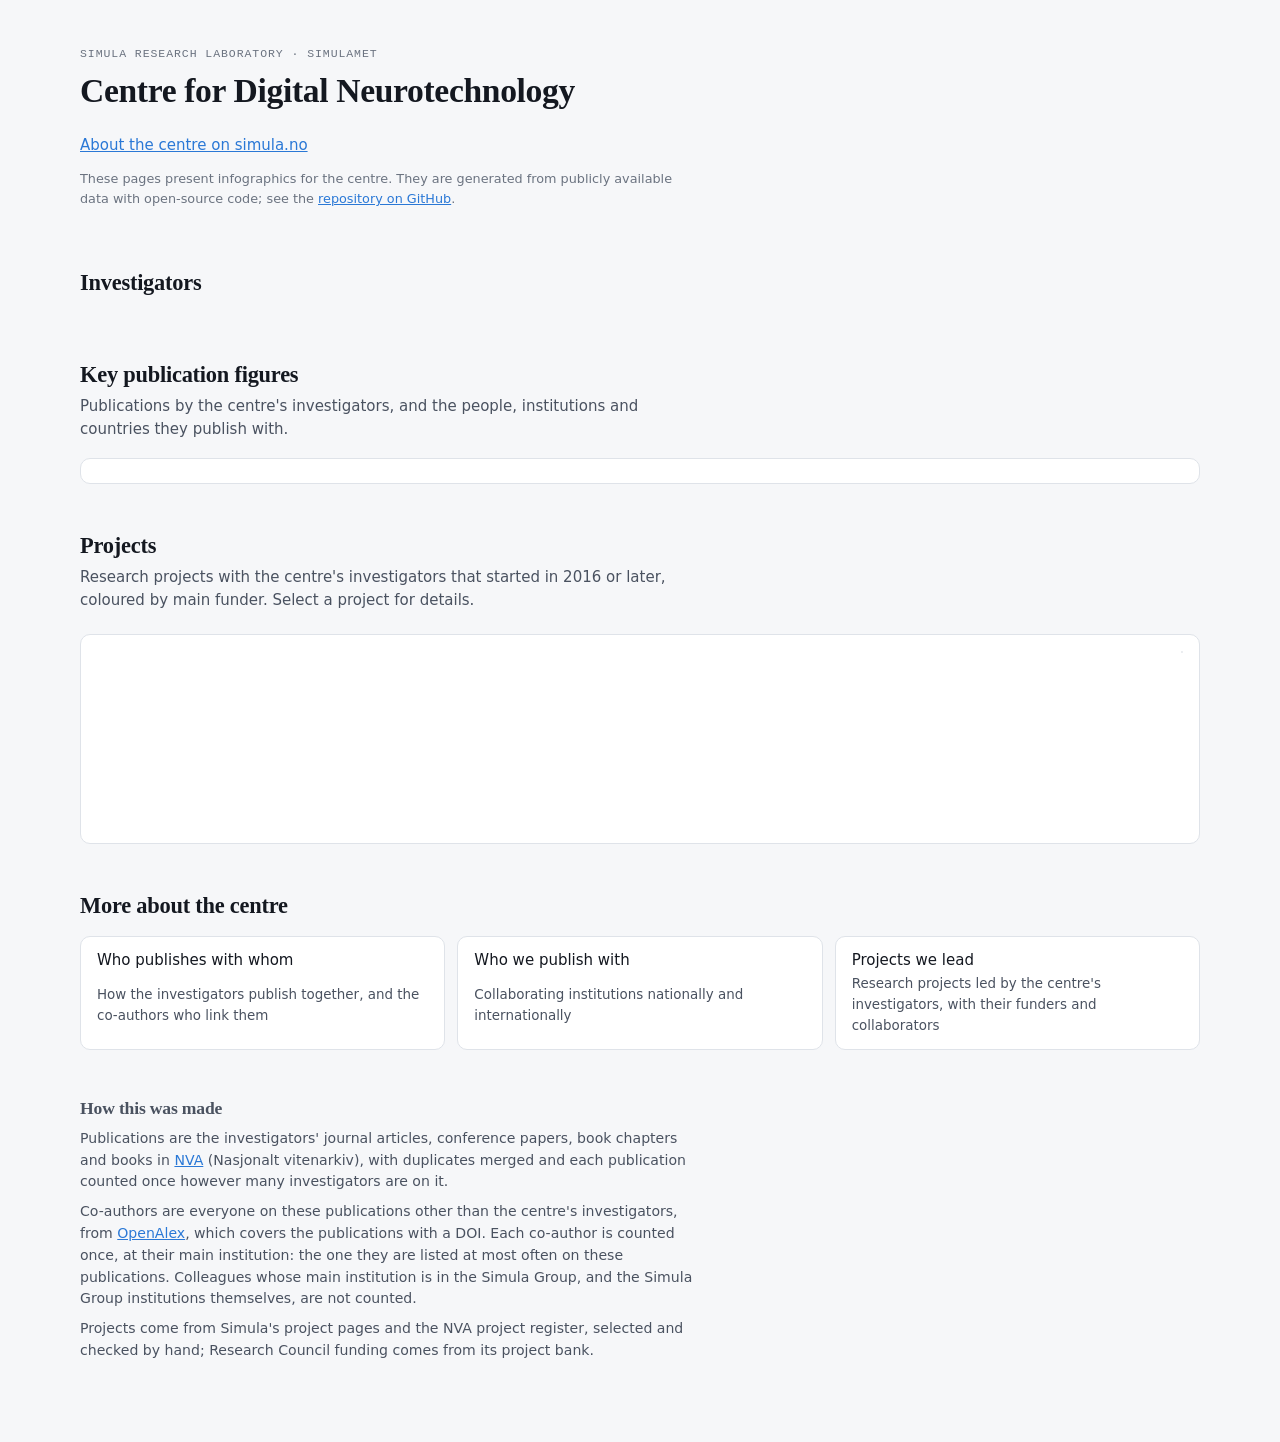
==== centre/centre_page_template.html @ 150c1c83 "Projects: call the ERC funder group "European Research Council" Co-Authored-By: Claude Opus 5.5 <nor" ====
<!doctype html>
<html lang="en">
<head>
<meta charset="utf-8">
<meta name="viewport" content="width=device-width, initial-scale=1">
<title>Centre for Digital Neurotechnology</title>
<link rel="icon" href="data:,">
<link rel="stylesheet" href="assets/fonts.css">
<style>
/* Layout: one reading column; key figures as a table across three periods, investigators, then the project timeline. Same language as the centre's other pages. */
:root {
  --bg: #f6f7f9;
  --surface: #ffffff;
  --ink: #141820;
  --ink-2: #4a5260;
  --muted: #6b7380;
  --line: #dfe3e9;
  --land: #e8ecf1;
  --land-edge: #d3d9e1;
  --soft: #f0f3f7;
  /* partner groups on the map */
  --uni: #2a78d6;
  --hosp: #eb6834;
  --other: #1baf7a;
  /* funders on the project timeline */
  --f-rcn: #00b0b8; /* the teal-green of the EMIx logo */
  --f-eu: #003399; /* EU flag blue */
  --f-found: #e87ba4;
  --f-other: #9aa3ae;
  --today: #141820;
  --font-display: "Spectral", Georgia, "Times New Roman", serif;
  --font-body: "Public Sans", system-ui, -apple-system, "Segoe UI", sans-serif;
  --font-data: "IBM Plex Mono", ui-monospace, "SF Mono", Menlo, monospace;
}
@media (prefers-color-scheme: dark) {
  :root:not([data-theme="light"]) {
    --bg: #0f1215; --surface: #171b20; --ink: #eef1f4; --ink-2: #c2c8d0; --muted: #949dab;
    --line: #2a3038; --land: #232a32; --land-edge: #313a45; --soft: #1e2329;
    --uni: #3987e5; --hosp: #d95926; --other: #199e70;
    --f-rcn: #2ec4ca; --f-eu: #3b6fe0; --f-found: #d55181; --f-other: #6b7482; --today: #eef1f4;
    color-scheme: dark;
  }
}
:root[data-theme="dark"] {
  --bg: #0f1215; --surface: #171b20; --ink: #eef1f4; --ink-2: #c2c8d0; --muted: #949dab;
  --line: #2a3038; --land: #232a32; --land-edge: #313a45; --soft: #1e2329;
  --uni: #3987e5; --hosp: #d95926; --other: #199e70;
  --f-rcn: #2ec4ca; --f-eu: #3b6fe0; --f-found: #d55181; --f-other: #6b7482; --today: #eef1f4;
  color-scheme: dark;
}

body { background: var(--bg); color: var(--ink); font: 15px/1.55 var(--font-body); }
.page {
  max-width: 1120px; margin: 0 auto;
  padding-left: max(16px, env(safe-area-inset-left, 0px));
  padding-right: max(16px, env(safe-area-inset-right, 0px));
  padding-block: 40px 64px;
  display: grid; gap: 48px;
  grid-template-columns: minmax(0, 1fr);
}
h1, h2, h3 { font-family: var(--font-display); font-weight: 600; text-wrap: balance; margin: 0; letter-spacing: -0.01em; }
h1 { font-size: 2.1rem; line-height: 1.15; }
h2 { font-size: 1.4rem; line-height: 1.25; }
h3 { font-size: 1.05rem; line-height: 1.3; }
p { margin: 0; }
a { color: var(--uni); }
a:focus-visible, button:focus-visible, [tabindex]:focus-visible { outline: 2px solid var(--uni); outline-offset: 2px; }
.eyebrow { font: 500 0.72rem/1 var(--font-data); text-transform: uppercase; letter-spacing: 0.08em; color: var(--muted); }
.lede { max-width: 65ch; color: var(--ink-2); }
header .note { max-width: 76ch; }
header { display: grid; gap: 12px; }
.draft { justify-self: start; font-size: 0.82rem; color: var(--ink-2); border: 1px dashed var(--line); border-radius: 6px; padding: 6px 10px; background: var(--surface); }

.controls { display: flex; flex-wrap: wrap; align-items: center; gap: 8px 12px; font-size: 0.84rem; color: var(--ink-2); }
.seg { display: inline-flex; border: 1px solid var(--line); border-radius: 6px; overflow: hidden; background: var(--surface); }
.seg button { font: 500 0.8rem var(--font-body); background: none; border: 0; padding: 5px 11px; color: var(--ink-2); cursor: pointer; }
.seg button + button { border-left: 1px solid var(--line); }
.seg button[aria-pressed="true"] { background: var(--soft); color: var(--ink); }

.facts { display: flex; flex-wrap: wrap; gap: 8px 32px; }
.fact { display: grid; gap: 2px; }
.fact b { font: 600 1.6rem/1.1 var(--font-display); }
.fact span { font-size: 0.85rem; color: var(--muted); }

section { display: grid; gap: 16px; grid-template-columns: minmax(0, 1fr); }
[hidden] { display: none !important; }
.section-head { display: grid; gap: 6px; }
.section-head p { max-width: 65ch; color: var(--ink-2); }
.card { background: var(--surface); border: 1px solid var(--line); border-radius: 10px; }
.legend { display: flex; flex-wrap: wrap; gap: 6px 18px; font-size: 0.82rem; color: var(--ink-2); }
.legend span { display: inline-flex; align-items: center; gap: 6px; }
.dot { width: 10px; height: 10px; border-radius: 50%; display: inline-block; }
.sq { width: 12px; height: 10px; border-radius: 2px; display: inline-block; }

.card { background: var(--surface); border: 1px solid var(--line); border-radius: 10px; }
.legend { display: flex; flex-wrap: wrap; gap: 6px 18px; font-size: 0.82rem; color: var(--ink-2); }
.legend span { display: inline-flex; align-items: center; gap: 6px; }
.sq { width: 12px; height: 10px; border-radius: 2px; display: inline-block; }
.map-top { display: flex; flex-wrap: wrap; justify-content: space-between; gap: 8px; align-items: center; }

/* Key figures */
.figures-card { padding: 8px 16px 16px; }
.figures-wrap { overflow-x: auto; }
table.figures { border-collapse: collapse; width: 100%; min-width: 520px; }
.figures th { text-align: right; font: 500 0.75rem var(--font-data); text-transform: uppercase; letter-spacing: 0.06em; color: var(--muted); padding: 12px 10px 8px; border-bottom: 1px solid var(--line); }
.figures th:first-child { text-align: left; }
.figures td { padding: 12px 10px; border-bottom: 1px solid var(--line); vertical-align: top; }
.figures tr:last-child td { border-bottom: 0; }
.figures td.n { text-align: right; font: 600 1.5rem/1.1 var(--font-display); font-variant-numeric: tabular-nums; }
.figures .what { font-weight: 600; }
.figures .how { font-size: 0.8rem; color: var(--muted); margin-top: 2px; max-width: 46ch; }
.note { font-size: 0.8rem; color: var(--muted); }
.figures td.n button { font: inherit; color: inherit; background: none; border: 0; border-bottom: 2px dotted var(--line); padding: 0 2px; cursor: pointer; }
.figures td.n button:hover, .figures td.n button[aria-pressed="true"] { border-bottom-color: var(--ink); }
.fig-panel { border-top: 1px solid var(--line); margin-top: 8px; padding-top: 14px; display: grid; gap: 12px; }
.fig-head { display: flex; justify-content: space-between; gap: 12px; align-items: start; }
.fig-head .sub { color: var(--muted); font-size: 0.85rem; margin-top: 4px; }
.close { font: 500 0.8rem var(--font-body); color: var(--ink-2); background: none; border: 1px solid var(--line); border-radius: 6px; padding: 4px 10px; cursor: pointer; }
.search { font: 0.88rem var(--font-body); color: var(--ink); background: var(--bg); border: 1px solid var(--line); border-radius: 6px; padding: 6px 10px; max-width: 320px; width: 100%; }
.papers { display: grid; gap: 10px; margin: 0; padding: 0; list-style: none; }
.papers li { display: grid; grid-template-columns: 44px minmax(0, 1fr); gap: 10px; font-size: 0.88rem; }
.papers .yr { font: 500 0.8rem/1.6 var(--font-data); color: var(--muted); font-variant-numeric: tabular-nums; }
.papers .t { overflow-wrap: anywhere; }
.papers .meta { color: var(--muted); font-size: 0.8rem; }
.papers .meta strong { color: var(--ink-2); font-weight: 600; }
.papers .venue { font-style: italic; color: var(--ink-2); font-size: 0.82rem; }
.entries { display: grid; gap: 2px; max-height: 640px; overflow-y: auto; }
.entries details { border-bottom: 1px solid var(--line); padding: 6px 2px; }
.entries summary { cursor: pointer; display: flex; justify-content: space-between; gap: 12px; font-size: 0.9rem; }
.entries summary .meta { color: var(--muted); font-size: 0.8rem; }
.entries summary .n { font: 500 0.8rem var(--font-data); color: var(--ink-2); white-space: nowrap; }
.entries details > div { padding: 10px 0 6px 14px; display: grid; gap: 10px; }
.entries details > div > .meta { font-size: 0.82rem; color: var(--ink-2); }

/* Investigators */
.people { list-style: none; margin: 0; padding: 0; display: grid; grid-template-columns: repeat(auto-fill, minmax(min(100%, 240px), 1fr)); gap: 10px; }
.people li { padding: 12px 14px; display: grid; gap: 2px; }
.people .name { font-weight: 600; }
.people .name a { color: var(--ink); text-decoration-color: var(--line); text-underline-offset: 3px; }
.people .name a:hover { text-decoration-color: var(--ink); }
.people .aff { font-size: 0.84rem; color: var(--ink-2); }
.people .role { font-size: 0.8rem; color: var(--muted); }

.links { display: flex; flex-wrap: wrap; gap: 12px; }
.links a { display: grid; gap: 2px; padding: 12px 16px; text-decoration: none; color: var(--ink); min-width: 0; flex: 1 1 260px; }
.links a span { font-size: 0.84rem; color: var(--ink-2); }
.links a:hover { border-color: var(--ink-2); }

/* Projects */
.timeline-card { padding: 16px; display: grid; gap: 12px; }
.timeline-wrap { overflow-x: auto; }
#timeline { display: block; width: 100%; min-width: 640px; height: auto; }
#timeline .axis text { font: 400 11px var(--font-data); fill: var(--muted); }
#timeline .grid line { stroke: var(--line); }
#timeline .label { font: 500 12.5px var(--font-body); fill: var(--ink); }
#timeline .who { font: 400 11.5px var(--font-body); fill: var(--muted); }
#timeline .bar { cursor: pointer; }
#timeline .bar rect { rx: 4; }
#timeline .bar:hover rect, #timeline .bar.on rect { stroke: var(--ink); stroke-width: 1.5; }
#timeline .today line { stroke: var(--today); stroke-dasharray: 3 3; }
#timeline .today text { font: 500 11px var(--font-data); fill: var(--ink); }
.undated { display: flex; flex-wrap: wrap; gap: 8px; align-items: center; font-size: 0.86rem; color: var(--ink-2); }
.chip { font: 500 0.82rem var(--font-body); border: 1px solid var(--line); border-radius: 999px; padding: 3px 10px; background: var(--surface); color: var(--ink); cursor: pointer; display: inline-flex; gap: 6px; align-items: center; }
.details { border-top: 1px solid var(--line); padding-top: 12px; display: grid; gap: 8px; font-size: 0.9rem; }
.details dl { display: grid; grid-template-columns: max-content minmax(0, 1fr); gap: 4px 14px; margin: 0; }
.details dt { color: var(--muted); font-size: 0.82rem; }
.details dd { margin: 0; overflow-wrap: anywhere; }
.pill { font: 500 0.72rem var(--font-data); text-transform: uppercase; letter-spacing: 0.05em; border: 1px solid var(--line); border-radius: 999px; padding: 1px 8px; color: var(--ink-2); }

.method { font-size: 0.88rem; color: var(--ink-2); display: grid; gap: 8px; max-width: 70ch; }
.method h2 { font-size: 1.1rem; }
.method { font-size: 0.88rem; color: var(--ink-2); display: grid; gap: 8px; max-width: 70ch; }
.method h2 { font-size: 1.1rem; }
@media (prefers-reduced-motion: reduce) { * { transition: none !important; } }
</style>
</head>
<body>

<div class="page">
  <header>
    <div class="eyebrow">Simula Research Laboratory · SimulaMet</div>
    <h1>Centre for Digital Neurotechnology</h1>
    <p class="lede" id="lede"></p>
    <p class="lede"><a href="https://www.simula.no/research/research-centres/centre-digital-neurotechnology">About the centre on simula.no</a></p>
    <p class="note">These pages present infographics for the centre. They are generated from publicly available data with open-source code; see the <a href="https://github.com/simulaneurotech/simulaneurotech.github.io">repository on GitHub</a>.</p>
    <div class="facts" id="facts"></div>
  </header>

  <section>
    <div class="section-head">
      <h2>Investigators</h2>
    </div>
    <ul class="people" id="people"></ul>
  </section>

  <section>
    <div class="section-head">
      <h2>Key publication figures</h2>
      <p>Publications by the centre's investigators, and the people, institutions and countries they publish with.</p>
    </div>
    <div class="card figures-card">
      <div class="figures-wrap"><table class="figures" id="figures"></table></div>
      <p class="note" id="figures-note"></p>
      <div class="fig-panel" id="figure-details" hidden aria-live="polite"></div>
    </div>
  </section>

  <section id="projects-section">
    <div class="section-head">
      <h2>Projects</h2>
      <p>Research projects with the centre's investigators that started in 2016 or later, coloured by main funder. Select a project for details.</p>
      <p class="note" id="rcn-summary"></p>
    </div>
    <div class="card timeline-card">
      <div class="map-top">
        <div class="legend" id="funder-legend"></div>
        <div class="seg" role="group" aria-label="Which projects" id="project-view"></div>
      </div>
      <div class="timeline-wrap"><svg id="timeline" role="img" aria-label="Project timeline"></svg></div>
      <div class="undated" id="undated"></div>
      <div class="details" id="details" hidden></div>
    </div>
  </section>

  <section id="links-section">
    <div class="section-head"><h2>More about the centre</h2></div>
    <div class="links">
      <a class="card" href="coauthorship.html">Who publishes with whom<span>How the investigators publish together, and the co-authors who link them</span></a>
      <a class="card" href="collaborators.html">Who we publish with<span>Collaborating institutions nationally and internationally</span></a>
      <a class="card" href="projects.html">Projects we lead<span>Research projects led by the centre's investigators, with their funders and collaborators</span></a>
    </div>
  </section>

  <section class="method">
    <h2>How this was made</h2>
    <p>Publications are the investigators' journal articles, conference papers, book chapters and books in <a href="https://nva.sikt.no/" target="_blank" rel="noopener">NVA</a> (Nasjonalt vitenarkiv), with duplicates merged and each publication counted once however many investigators are on it.</p>
    <p>Co-authors are everyone on these publications other than the centre's investigators, from <a href="https://openalex.org" target="_blank" rel="noopener">OpenAlex</a>, which covers the publications with a DOI. Each co-author is counted once, at their main institution: the one they are listed at most often on these publications. Colleagues whose main institution is in the Simula Group, and the Simula Group institutions themselves, are not counted.</p>
    <p id="projects-method">Projects come from Simula's project pages and the NVA project register, selected and checked by hand; Research Council funding comes from its project bank.</p>
    <p id="generated"></p>
  </section>
</div>

<script src="assets/d3.min.js"></script>
<script>
const DATA = __DATA__;
const LAST_YEAR = +DATA.generated.slice(0, 4);
const FUNDERS = [
  ["Research Council of Norway", "--f-rcn"],
  ["European Research Council", "--f-eu"],
  ["Foundations", "--f-found"],
  ["Other", "--f-other"],
];
// Surnames of more than one word, as on the co-authorship page
const SURNAMES = { "Evrim Acar Ataman": "Acar Ataman" };
const surname = n => SURNAMES[n] || n.split(" ").slice(-1)[0];
const state = { projects: "active", selected: null };

function el(tag, attrs = {}, parent) {
  const e = document.createElement(tag);
  for (const [k, v] of Object.entries(attrs)) { if (k === "text") e.textContent = v; else e.setAttribute(k, v); }
  if (parent) parent.appendChild(e);
  return e;
}
function segmented(container, options, key, onChange) {
  for (const [value, label] of options) {
    const b = el("button", { type: "button", "aria-pressed": String(state[key] === value), text: label }, container);
    b.addEventListener("click", () => {
      state[key] = value;
      for (const x of container.children) x.setAttribute("aria-pressed", String(x === b));
      onChange();
    });
  }
}

// Header
const count = a => DATA.investigators.filter(i => i.affiliation === a).length;
const affiliations = [...new Set(DATA.investigators.map(i => i.affiliation))].sort((a, b) => count(b) - count(a));
document.getElementById("lede").textContent =
  "The Centre for Digital Neurotechnology performs groundbreaking research in computational and digital technologies to discover how the brain works and to improve brain health. " +
  `The core of the Centre is formed by ${DATA.investigators.length} named investigators and their research groups at ${affiliations.join(" and ")}.`;
const facts = document.getElementById("facts");
for (const [v, label] of [
  [DATA.investigators.length, "investigators"],
  ...(DATA.showProjects ? [[DATA.projects.filter(p => p.status === "active").length, "active projects"]] : []),
  [DATA.figures[2021].publications, "publications since 2021"],
  [DATA.figures[2021].countries, "countries of co-authors since 2021"],
]) {
  const f = el("div", { class: "fact" }, facts);
  el("b", { text: v }, f); el("span", { text: label }, f);
}

// Key figures
const years = Object.keys(DATA.figures).map(Number).sort((a, b) => b - a);
const table = document.getElementById("figures");
const hr = el("tr", {}, el("thead", {}, table));
el("th", { text: "" }, hr);
for (const y of years) el("th", { text: `Since ${y}` }, hr);
const tbody = el("tbody", {}, table);
for (const [key, what, how] of [
  ["publications", "Publications", "Journal articles, conference papers, book chapters and books by the investigators"],
  ["coauthors", "Co-authors", "People the investigators have published with (outside Simula)"],
  ["institutions", "Institutions", "The co-authors' main institutions"],
  ["countries", "Countries", "Where these institutions are"],
]) {
  const tr = el("tr", {}, tbody);
  const td = el("td", {}, tr);
  el("div", { class: "what", text: what }, td);
  el("div", { class: "how", text: how }, td);
  for (const y of years) {
    const b = el("button", { type: "button", "aria-pressed": "false", text: DATA.figures[y][key].toLocaleString("en"), "aria-label": `${what} since ${y}: ${DATA.figures[y][key]}. Show the list.` }, el("td", { class: "n" }, tr));
    b.addEventListener("click", () => {
      for (const x of table.querySelectorAll("td.n button")) x.setAttribute("aria-pressed", String(x === b));
      showFigure(key, what, y);
    });
  }
}
document.getElementById("figures-note").textContent =
  `Each period runs to ${DATA.fetched.nva_publications}, when the publications were fetched from NVA. Co-authors, institutions and countries come from the publications with a DOI found in OpenAlex. Select a number to see the list behind it.`;

// The lists behind the key figures
const countryName = (() => {
  try { const d = new Intl.DisplayNames(["en"], { type: "region" }); return c => (c ? d.of(c) : "Country not known"); }
  catch (e) { return c => c || "Country not known"; }
})();
const panel = document.getElementById("figure-details");
// Names from NVA and OpenAlex match on surname and first initial, ignoring accents
const fold = s => s.normalize("NFKD").replace(/[\u0300-\u036f]/g, "").replace(/[‐‑–]/g, "-").toLowerCase();
function nameKey(name) {
  const parts = fold(name).replace(/[.,]/g, " ").split(/\s+/).filter(Boolean);
  return parts.length ? `${parts[parts.length - 1]}|${parts[0][0]}` : "";
}
const MAX_AUTHORS = 5;
// rids: publications to list; emphasis(rid): which authors to emphasise,
// as a function of (name, is an investigator); investigators by default
function pubList(rids, parent, emphasis = () => (name, investigator) => investigator) {
  const ul = el("ul", { class: "papers" }, parent);
  for (const rid of rids) {
    const p = DATA.publications[rid];
    if (!p) continue;
    const li = el("li", {}, ul);
    el("span", { class: "yr", text: p.year }, li);
    const body = el("div", {}, li);
    const t = el("div", { class: "t" }, body);
    if (p.url) el("a", { href: p.url, target: "_blank", rel: "noopener", text: p.title }, t); else t.textContent = p.title;
    if (p.venue) el("div", { class: "venue", text: p.venue }, body);
    // Authors: up to five, then "et al." naming emphasised authors further down
    const bold = emphasis(rid);
    const meta = el("div", { class: "meta" }, body);
    p.authors.slice(0, MAX_AUTHORS).forEach(([name, investigator], i) => {
      if (i) meta.append(", ");
      if (bold(name, investigator)) el("strong", { text: name }, meta); else meta.append(name);
    });
    if (p.authors.length > MAX_AUTHORS) {
      meta.append(", et al.");
      p.authors.slice(MAX_AUTHORS).filter(([name, investigator]) => bold(name, investigator)).forEach(([name], i) => {
        meta.append(i ? ", " : ", incl. ");
        el("strong", { text: name }, meta);
      });
    }
  }
}
// A row that shows its content when opened
function entry(parent, label, meta, n, fill) {
  const d = el("details", {}, parent);
  const sum = el("summary", {}, d);
  const left = el("span", {}, sum);
  left.append(label);
  if (meta) { left.append(" "); el("span", { class: "meta", text: meta }, left); }
  el("span", { class: "n", text: n }, sum);
  d.dataset.search = `${label} ${meta}`.toLowerCase();
  d.addEventListener("toggle", () => { if (d.open && d.children.length === 1) fill(el("div", {}, d)); });
}
function showFigure(key, what, year) {
  const lists = DATA.figures[year].lists;
  panel.replaceChildren();
  panel.hidden = false;
  const head = el("div", { class: "fig-head" }, panel);
  const left = el("div", {}, head);
  el("h3", { text: `${what} since ${year}: ${DATA.figures[year][key].toLocaleString("en")}` }, left);
  const subs = {
    publications: "Newest first.",
    coauthors: "Each co-author at their main institution. Open a co-author for their joint publications, with the co-author in bold.",
    institutions: "The co-authors' main institutions. Open one for its co-authors and publications, with the co-authors from that institution in bold.",
    countries: "Open a country for its institutions.",
  };
  el("div", { class: "sub", text: subs[key] }, left);
  const close = el("button", { type: "button", class: "close", text: "Close" }, head);
  close.addEventListener("click", () => {
    panel.hidden = true;
    for (const x of table.querySelectorAll("td.n button")) x.setAttribute("aria-pressed", "false");
  });
  if (key === "publications") {
    const box = el("div", { class: "entries" }, panel);
    pubList(lists.publications, box);
  } else {
    const search = el("input", { type: "search", class: "search", id: "figure-search", placeholder: "Search", "aria-label": `Search ${what.toLowerCase()}` }, panel);
    const box = el("div", { class: "entries" }, panel);
    const co = lists.coauthors;
    const pubsOf = idx => [...new Set(idx.flatMap(i => co[i][3]))].sort((a, b) => (DATA.publications[b]?.year || 0) - (DATA.publications[a]?.year || 0));
    // On each publication, the institution's co-authors who are on it
    const fromInstitution = idx => rid => {
      const keys = new Set(idx.filter(i => co[i][3].includes(rid)).map(i => nameKey(co[i][0])));
      return author => keys.has(nameKey(author));
    };
    if (key === "coauthors") {
      for (const [name, inst, country, rids] of co) {
        const key = nameKey(name);
        entry(box, name, inst ? `${inst}, ${countryName(country)}` : "Institution not known", `${rids.length} publication${rids.length === 1 ? "" : "s"}`, div => pubList(rids, div, () => author => nameKey(author) === key));
      }
    } else if (key === "institutions") {
      for (const [name, country, idx] of lists.institutions) {
        const rids = pubsOf(idx);
        entry(box, name, countryName(country), `${idx.length} co-author${idx.length === 1 ? "" : "s"} · ${rids.length} publication${rids.length === 1 ? "" : "s"}`, div => {
          el("div", { class: "meta", text: `Co-authors: ${idx.map(i => co[i][0]).join(", ")}` }, div);
          pubList(rids, div, fromInstitution(idx));
        });
      }
    } else {
      const byCountry = new Map();
      for (const inst of lists.institutions) {
        if (!inst[1]) continue;
        if (!byCountry.has(inst[1])) byCountry.set(inst[1], []);
        byCountry.get(inst[1]).push(inst);
      }
      const rows = [...byCountry.entries()].sort((a, b) => b[1].length - a[1].length || countryName(a[0]).localeCompare(countryName(b[0])));
      for (const [country, insts] of rows) {
        entry(box, countryName(country), "", `${insts.length} institution${insts.length === 1 ? "" : "s"}`, div => {
          for (const [name, , idx] of insts) {
            const rids = pubsOf(idx);
            entry(div, name, "", `${rids.length} publication${rids.length === 1 ? "" : "s"}`, inner => pubList(rids, inner, fromInstitution(idx)));
          }
        });
      }
    }
    search.addEventListener("input", () => {
      const q = search.value.trim().toLowerCase();
      for (const d of box.children) d.hidden = q && !d.dataset.search.includes(q);
    });
  }
  panel.scrollIntoView({ behavior: "smooth", block: "nearest" });
}

// Investigators
const people = document.getElementById("people");
for (const i of DATA.investigators) {
  const li = el("li", { class: "card" }, people);
  const name = el("span", { class: "name" }, li);
  if (i.page) el("a", { href: i.page, target: "_blank", rel: "noopener", text: i.name }, name); else name.textContent = i.name;
  el("span", { class: "aff", text: i.affiliation }, li);
  if (i.role) el("span", { class: "role", text: i.role }, li);
}

// Projects timeline
const funderColor = g => `var(${(FUNDERS.find(f => f[0] === g) || FUNDERS[3])[1]})`;
const legend = document.getElementById("funder-legend");
for (const [name, color] of FUNDERS) {
  const s = el("span", {}, legend);
  const sw = el("i", { class: "sq" }, s); sw.style.background = `var(${color})`;
  s.append(name);
}
function renderProjects() {
  const today = LAST_YEAR + (new Date(DATA.generated).getMonth() + 1) / 12;
  const shown = DATA.projects.filter(p => state.projects === "all" || p.status !== "ended");
  const dated = shown.filter(p => p.start != null).sort((a, b) => a.start - b.start || (a.end ?? today) - (b.end ?? today));
  const undated = shown.filter(p => p.start == null);
  const svgT = d3.select("#timeline");
  svgT.selectAll("*").remove();
  const L = 200, R = 190, T = 26, row = 30, B = 24;
  const Wt = 960, Ht = T + dated.length * row + B;
  svgT.attr("viewBox", `0 0 ${Wt} ${Ht}`);
  const x0 = Math.floor(Math.min(today - 1, ...dated.map(p => p.start)));
  const x1 = Math.ceil(Math.max(today + 1, ...dated.map(p => p.end ?? today)));
  const x = d3.scaleLinear().domain([x0, x1]).range([L, Wt - R]);
  const step = x1 - x0 > 12 ? 2 : 1;
  const ticks = d3.range(Math.ceil(x0 / step) * step, x1 + 1, step);
  const grid = svgT.append("g").attr("class", "grid");
  const axis = svgT.append("g").attr("class", "axis");
  for (const t of ticks) {
    grid.append("line").attr("x1", x(t)).attr("x2", x(t)).attr("y1", T - 6).attr("y2", Ht - B);
    axis.append("text").attr("x", x(t)).attr("y", 14).attr("text-anchor", "middle").text(t);
  }
  dated.forEach((p, i) => {
    const y = T + i * row;
    const g = svgT.append("g").attr("class", "bar").attr("tabindex", 0).attr("role", "button")
      .attr("aria-label", `${p.title}, ${Math.floor(p.start)}–${p.end == null ? "ongoing" : Math.ceil(p.end) - 1}`);
    g.append("text").attr("class", "label").attr("x", L - 10).attr("y", y + 16).attr("text-anchor", "end").text(p.short.length > 28 ? p.short.slice(0, 27) + "…" : p.short);
    const end = p.end ?? today;
    g.append("rect").attr("x", x(p.start)).attr("y", y + 5).attr("width", Math.max(4, x(end) - x(p.start))).attr("height", row - 12)
      .attr("fill", funderColor(p.funderGroup));
    const who = p.investigators.map(surname).join(", ");
    g.append("text").attr("class", "who").attr("x", x(end) + 8).attr("y", y + 16).text(p.end == null ? `ongoing · ${who}` : who);
    g.append("title").text(`${p.title} · ${p.funders.join(", ") || "funder not listed"}`);
    g.on("click", () => select(p)).on("keydown", e => { if (e.key === "Enter" || e.key === " ") { e.preventDefault(); select(p); } });
    if (state.selected === p.title) g.classed("on", true);
  });
  const t = svgT.append("g").attr("class", "today");
  t.append("line").attr("x1", x(today)).attr("x2", x(today)).attr("y1", T - 6).attr("y2", Ht - B + 4);
  t.append("text").attr("x", x(today)).attr("y", Ht - 8).attr("text-anchor", "middle").text("Today");

  const und = document.getElementById("undated");
  und.replaceChildren();
  if (undated.length) {
    el("span", { text: "Ongoing, dates not listed:" }, und);
    for (const p of undated) {
      const c = el("button", { type: "button", class: "chip" }, und);
      const sw = el("i", { class: "sq" }, c); sw.style.background = funderColor(p.funderGroup);
      c.append(p.short);
      c.addEventListener("click", () => select(p));
    }
  }
}
function select(p) {
  state.selected = p.title;
  renderProjects();
  const d = document.getElementById("details");
  d.replaceChildren();
  d.hidden = false;
  const head = el("div", {}, d);
  const a = el("a", { href: p.url, target: "_blank", rel: "noopener", text: p.title }, el("h3", {}, head));
  a.style.color = "inherit";
  const dl = el("dl", {}, d);
  const row = (k, v) => { if (v) { el("dt", { text: k }, dl); el("dd", { text: v }, dl); } };
  row("Status", p.status === "active" ? "Active" : p.status === "upcoming" ? "Starting soon" : "Ended");
  row("Years", p.start == null ? "Not listed" : `${Math.floor(p.start)}–${p.end == null ? "ongoing" : Math.ceil(p.end) - 1}`);
  row("Investigators", p.investigators.join(", "));
  row("Funding", [p.funders.join(", "), p.grants && `grant ${p.grants}`].filter(Boolean).join(" · "));
  row("Collaborators at", p.collaborators.join(", "));
  if (p.rcn) {
    const r = p.rcn;
    row("Research Council funding", [
      r.funding ? `NOK ${(r.funding / 1e6).toFixed(1)} million for the whole project` : "Amount not yet listed",
      [r.programmes.join(", "), r.scheme].filter(Boolean).join(" · "),
    ].filter(Boolean).join(" · "));
    if (!r.ledHere) row("Led by", `${r.lead}, ${r.institution}`);
    if (r.effects) row("Results reported", r.effects);
    const link = el("a", { href: `https://prosjektbanken.forskningsradet.no/project/FORISS/${r.grant}`, target: "_blank", rel: "noopener", text: `Project ${r.grant} in the Research Council's project bank` }, d);
    link.style.fontSize = "0.85rem";
  }
}

// Research Council of Norway funding to projects led at Simula
function renderRcnSummary() {
  const rcnProjects = DATA.projects.filter(p => p.funderGroup === "Research Council of Norway");
  const counted = rcnProjects.filter(p => p.rcn && p.rcn.ledHere && p.rcn.funding);
  const total = counted.reduce((n, p) => n + p.rcn.funding, 0);
  const rest = rcnProjects.length - counted.length;
  document.getElementById("rcn-summary").textContent = counted.length
    ? `Research Council of Norway funding listed in its project bank for projects led at Simula: NOK ${(total / 1e6).toFixed(1)} million (${counted.map(p => p.short).join(", ")}). ` +
      `Amounts for the other ${rest} Research Council project${rest === 1 ? "" : "s"} are not included: some are new or led elsewhere, and some grant numbers are still missing.`
    : "";
}

// Projects are shown only when SHOW_PROJECTS is set in build_centre_page.py
document.getElementById("projects-section").hidden = !DATA.showProjects;
document.getElementById("projects-method").hidden = !DATA.showProjects;
for (const a of document.querySelectorAll("#links-section a.card")) a.hidden = !DATA.linkedPages.includes(a.getAttribute("href"));
document.getElementById("links-section").hidden = !DATA.linkedPages.length;
segmented(document.getElementById("project-view"), [["active", "Active"], ["all", "Active and past"]], "projects", renderProjects);
document.getElementById("generated").textContent =
  `Publications fetched from NVA on ${DATA.fetched.nva_publications}; co-authors and their institutions from OpenAlex on ${DATA.fetched.openalex}.`;
if (DATA.showProjects) {
  renderProjects();
  renderRcnSummary();
}
</script>
</body>
</html>
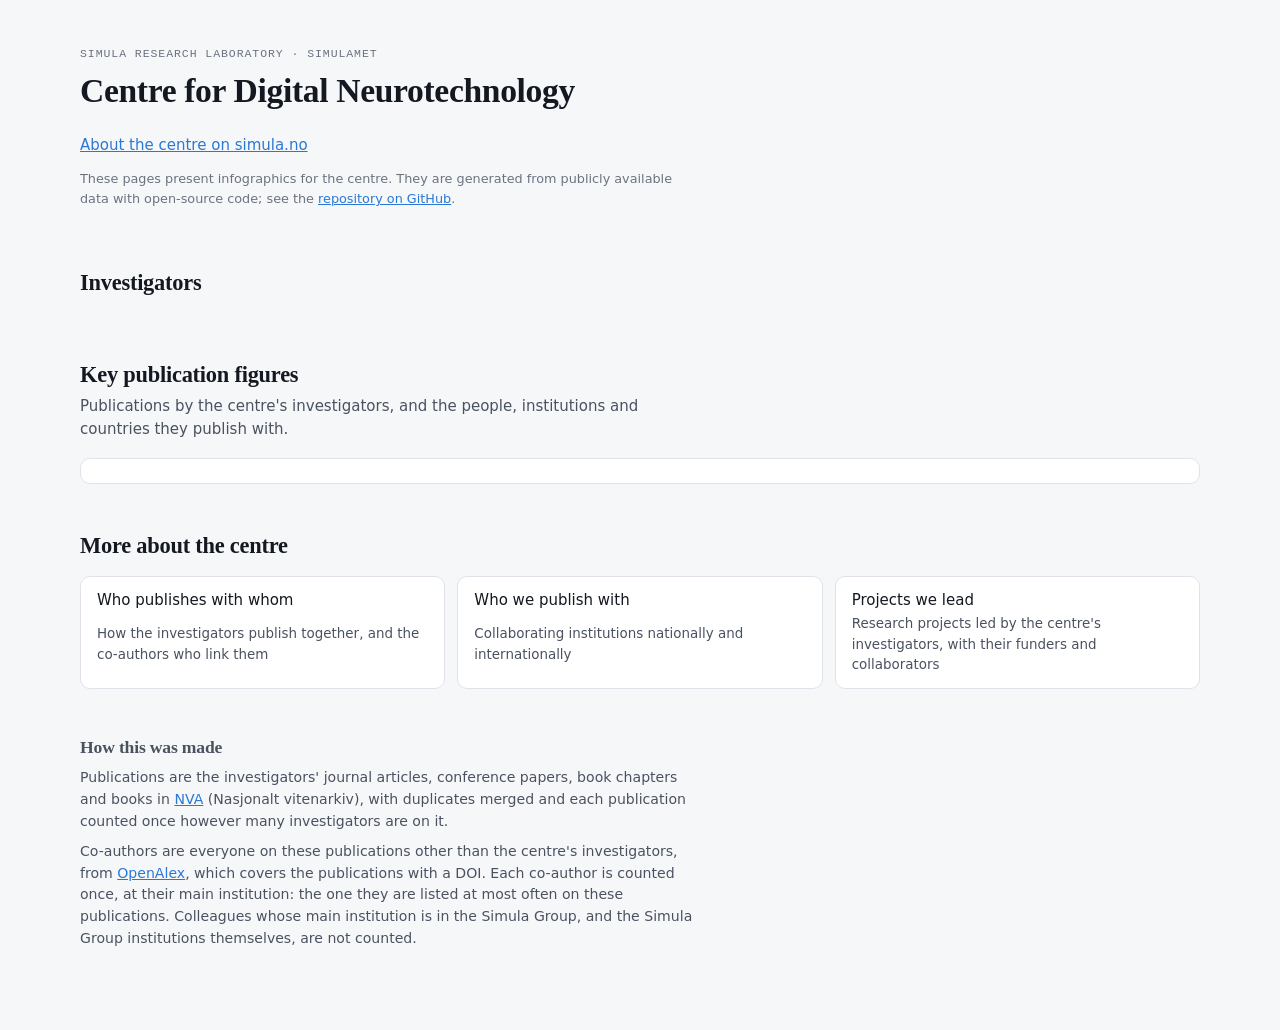
==== commit 17d9310f: "Remove the overview's hidden project timeline; statuses from the dates The overview no longer carrie" ====
--- a/centre/centre_page_template.html
+++ b/centre/centre_page_template.html
@@ -7,7 +7,7 @@
 <link rel="icon" href="data:,">
 <link rel="stylesheet" href="assets/fonts.css">
 <style>
-/* Layout: one reading column; key figures as a table across three periods, investigators, then the project timeline. Same language as the centre's other pages. */
+/* Layout: one reading column; key figures as a table across three periods, investigators, then links to the other pages. Same language as the centre's other pages. */
 :root {
   --bg: #f6f7f9;
   --surface: #ffffff;
@@ -22,12 +22,6 @@
   --uni: #2a78d6;
   --hosp: #eb6834;
   --other: #1baf7a;
-  /* funders on the project timeline */
-  --f-rcn: #00b0b8; /* the teal-green of the EMIx logo */
-  --f-eu: #003399; /* EU flag blue */
-  --f-found: #e87ba4;
-  --f-other: #9aa3ae;
-  --today: #141820;
   --font-display: "Spectral", Georgia, "Times New Roman", serif;
   --font-body: "Public Sans", system-ui, -apple-system, "Segoe UI", sans-serif;
   --font-data: "IBM Plex Mono", ui-monospace, "SF Mono", Menlo, monospace;
@@ -37,7 +31,6 @@
     --bg: #0f1215; --surface: #171b20; --ink: #eef1f4; --ink-2: #c2c8d0; --muted: #949dab;
     --line: #2a3038; --land: #232a32; --land-edge: #313a45; --soft: #1e2329;
     --uni: #3987e5; --hosp: #d95926; --other: #199e70;
-    --f-rcn: #2ec4ca; --f-eu: #3b6fe0; --f-found: #d55181; --f-other: #6b7482; --today: #eef1f4;
     color-scheme: dark;
   }
 }
@@ -45,7 +38,6 @@
   --bg: #0f1215; --surface: #171b20; --ink: #eef1f4; --ink-2: #c2c8d0; --muted: #949dab;
   --line: #2a3038; --land: #232a32; --land-edge: #313a45; --soft: #1e2329;
   --uni: #3987e5; --hosp: #d95926; --other: #199e70;
-  --f-rcn: #2ec4ca; --f-eu: #3b6fe0; --f-found: #d55181; --f-other: #6b7482; --today: #eef1f4;
   color-scheme: dark;
 }
 
@@ -72,10 +64,6 @@
 .draft { justify-self: start; font-size: 0.82rem; color: var(--ink-2); border: 1px dashed var(--line); border-radius: 6px; padding: 6px 10px; background: var(--surface); }
 
 .controls { display: flex; flex-wrap: wrap; align-items: center; gap: 8px 12px; font-size: 0.84rem; color: var(--ink-2); }
-.seg { display: inline-flex; border: 1px solid var(--line); border-radius: 6px; overflow: hidden; background: var(--surface); }
-.seg button { font: 500 0.8rem var(--font-body); background: none; border: 0; padding: 5px 11px; color: var(--ink-2); cursor: pointer; }
-.seg button + button { border-left: 1px solid var(--line); }
-.seg button[aria-pressed="true"] { background: var(--soft); color: var(--ink); }
 
 .facts { display: flex; flex-wrap: wrap; gap: 8px 32px; }
 .fact { display: grid; gap: 2px; }
@@ -87,16 +75,7 @@
 .section-head { display: grid; gap: 6px; }
 .section-head p { max-width: 65ch; color: var(--ink-2); }
 .card { background: var(--surface); border: 1px solid var(--line); border-radius: 10px; }
-.legend { display: flex; flex-wrap: wrap; gap: 6px 18px; font-size: 0.82rem; color: var(--ink-2); }
-.legend span { display: inline-flex; align-items: center; gap: 6px; }
-.dot { width: 10px; height: 10px; border-radius: 50%; display: inline-block; }
-.sq { width: 12px; height: 10px; border-radius: 2px; display: inline-block; }
-
-.card { background: var(--surface); border: 1px solid var(--line); border-radius: 10px; }
-.legend { display: flex; flex-wrap: wrap; gap: 6px 18px; font-size: 0.82rem; color: var(--ink-2); }
-.legend span { display: inline-flex; align-items: center; gap: 6px; }
-.sq { width: 12px; height: 10px; border-radius: 2px; display: inline-block; }
-.map-top { display: flex; flex-wrap: wrap; justify-content: space-between; gap: 8px; align-items: center; }
+
 
 /* Key figures */
 .figures-card { padding: 8px 16px 16px; }
@@ -134,7 +113,7 @@
 
 /* Investigators */
 .people { list-style: none; margin: 0; padding: 0; display: grid; grid-template-columns: repeat(auto-fill, minmax(min(100%, 240px), 1fr)); gap: 10px; }
-.people li { padding: 12px 14px; display: grid; gap: 2px; }
+.people li { padding: 12px 14px; display: grid; gap: 2px; align-content: start; }
 .people .name { font-weight: 600; }
 .people .name a { color: var(--ink); text-decoration-color: var(--line); text-underline-offset: 3px; }
 .people .name a:hover { text-decoration-color: var(--ink); }
@@ -145,27 +124,6 @@
 .links a { display: grid; gap: 2px; padding: 12px 16px; text-decoration: none; color: var(--ink); min-width: 0; flex: 1 1 260px; }
 .links a span { font-size: 0.84rem; color: var(--ink-2); }
 .links a:hover { border-color: var(--ink-2); }
-
-/* Projects */
-.timeline-card { padding: 16px; display: grid; gap: 12px; }
-.timeline-wrap { overflow-x: auto; }
-#timeline { display: block; width: 100%; min-width: 640px; height: auto; }
-#timeline .axis text { font: 400 11px var(--font-data); fill: var(--muted); }
-#timeline .grid line { stroke: var(--line); }
-#timeline .label { font: 500 12.5px var(--font-body); fill: var(--ink); }
-#timeline .who { font: 400 11.5px var(--font-body); fill: var(--muted); }
-#timeline .bar { cursor: pointer; }
-#timeline .bar rect { rx: 4; }
-#timeline .bar:hover rect, #timeline .bar.on rect { stroke: var(--ink); stroke-width: 1.5; }
-#timeline .today line { stroke: var(--today); stroke-dasharray: 3 3; }
-#timeline .today text { font: 500 11px var(--font-data); fill: var(--ink); }
-.undated { display: flex; flex-wrap: wrap; gap: 8px; align-items: center; font-size: 0.86rem; color: var(--ink-2); }
-.chip { font: 500 0.82rem var(--font-body); border: 1px solid var(--line); border-radius: 999px; padding: 3px 10px; background: var(--surface); color: var(--ink); cursor: pointer; display: inline-flex; gap: 6px; align-items: center; }
-.details { border-top: 1px solid var(--line); padding-top: 12px; display: grid; gap: 8px; font-size: 0.9rem; }
-.details dl { display: grid; grid-template-columns: max-content minmax(0, 1fr); gap: 4px 14px; margin: 0; }
-.details dt { color: var(--muted); font-size: 0.82rem; }
-.details dd { margin: 0; overflow-wrap: anywhere; }
-.pill { font: 500 0.72rem var(--font-data); text-transform: uppercase; letter-spacing: 0.05em; border: 1px solid var(--line); border-radius: 999px; padding: 1px 8px; color: var(--ink-2); }
 
 .method { font-size: 0.88rem; color: var(--ink-2); display: grid; gap: 8px; max-width: 70ch; }
 .method h2 { font-size: 1.1rem; }
@@ -205,23 +163,6 @@
     </div>
   </section>
 
-  <section id="projects-section">
-    <div class="section-head">
-      <h2>Projects</h2>
-      <p>Research projects with the centre's investigators that started in 2016 or later, coloured by main funder. Select a project for details.</p>
-      <p class="note" id="rcn-summary"></p>
-    </div>
-    <div class="card timeline-card">
-      <div class="map-top">
-        <div class="legend" id="funder-legend"></div>
-        <div class="seg" role="group" aria-label="Which projects" id="project-view"></div>
-      </div>
-      <div class="timeline-wrap"><svg id="timeline" role="img" aria-label="Project timeline"></svg></div>
-      <div class="undated" id="undated"></div>
-      <div class="details" id="details" hidden></div>
-    </div>
-  </section>
-
   <section id="links-section">
     <div class="section-head"><h2>More about the centre</h2></div>
     <div class="links">
@@ -235,7 +176,6 @@
     <h2>How this was made</h2>
     <p>Publications are the investigators' journal articles, conference papers, book chapters and books in <a href="https://nva.sikt.no/" target="_blank" rel="noopener">NVA</a> (Nasjonalt vitenarkiv), with duplicates merged and each publication counted once however many investigators are on it.</p>
     <p>Co-authors are everyone on these publications other than the centre's investigators, from <a href="https://openalex.org" target="_blank" rel="noopener">OpenAlex</a>, which covers the publications with a DOI. Each co-author is counted once, at their main institution: the one they are listed at most often on these publications. Colleagues whose main institution is in the Simula Group, and the Simula Group institutions themselves, are not counted.</p>
-    <p id="projects-method">Projects come from Simula's project pages and the NVA project register, selected and checked by hand; Research Council funding comes from its project bank.</p>
     <p id="generated"></p>
   </section>
 </div>
@@ -243,17 +183,9 @@
 <script src="assets/d3.min.js"></script>
 <script>
 const DATA = __DATA__;
-const LAST_YEAR = +DATA.generated.slice(0, 4);
-const FUNDERS = [
-  ["Research Council of Norway", "--f-rcn"],
-  ["European Research Council", "--f-eu"],
-  ["Foundations", "--f-found"],
-  ["Other", "--f-other"],
-];
 // Surnames of more than one word, as on the co-authorship page
 const SURNAMES = { "Evrim Acar Ataman": "Acar Ataman" };
 const surname = n => SURNAMES[n] || n.split(" ").slice(-1)[0];
-const state = { projects: "active", selected: null };
 
 function el(tag, attrs = {}, parent) {
   const e = document.createElement(tag);
@@ -261,17 +193,6 @@
   if (parent) parent.appendChild(e);
   return e;
 }
-function segmented(container, options, key, onChange) {
-  for (const [value, label] of options) {
-    const b = el("button", { type: "button", "aria-pressed": String(state[key] === value), text: label }, container);
-    b.addEventListener("click", () => {
-      state[key] = value;
-      for (const x of container.children) x.setAttribute("aria-pressed", String(x === b));
-      onChange();
-    });
-  }
-}
-
 // Header
 const count = a => DATA.investigators.filter(i => i.affiliation === a).length;
 const affiliations = [...new Set(DATA.investigators.map(i => i.affiliation))].sort((a, b) => count(b) - count(a));
@@ -281,7 +202,6 @@
 const facts = document.getElementById("facts");
 for (const [v, label] of [
   [DATA.investigators.length, "investigators"],
-  ...(DATA.showProjects ? [[DATA.projects.filter(p => p.status === "active").length, "active projects"]] : []),
   [DATA.figures[2021].publications, "publications since 2021"],
   [DATA.figures[2021].countries, "countries of co-authors since 2021"],
 ]) {
@@ -450,118 +370,10 @@
   if (i.role) el("span", { class: "role", text: i.role }, li);
 }
 
-// Projects timeline
-const funderColor = g => `var(${(FUNDERS.find(f => f[0] === g) || FUNDERS[3])[1]})`;
-const legend = document.getElementById("funder-legend");
-for (const [name, color] of FUNDERS) {
-  const s = el("span", {}, legend);
-  const sw = el("i", { class: "sq" }, s); sw.style.background = `var(${color})`;
-  s.append(name);
-}
-function renderProjects() {
-  const today = LAST_YEAR + (new Date(DATA.generated).getMonth() + 1) / 12;
-  const shown = DATA.projects.filter(p => state.projects === "all" || p.status !== "ended");
-  const dated = shown.filter(p => p.start != null).sort((a, b) => a.start - b.start || (a.end ?? today) - (b.end ?? today));
-  const undated = shown.filter(p => p.start == null);
-  const svgT = d3.select("#timeline");
-  svgT.selectAll("*").remove();
-  const L = 200, R = 190, T = 26, row = 30, B = 24;
-  const Wt = 960, Ht = T + dated.length * row + B;
-  svgT.attr("viewBox", `0 0 ${Wt} ${Ht}`);
-  const x0 = Math.floor(Math.min(today - 1, ...dated.map(p => p.start)));
-  const x1 = Math.ceil(Math.max(today + 1, ...dated.map(p => p.end ?? today)));
-  const x = d3.scaleLinear().domain([x0, x1]).range([L, Wt - R]);
-  const step = x1 - x0 > 12 ? 2 : 1;
-  const ticks = d3.range(Math.ceil(x0 / step) * step, x1 + 1, step);
-  const grid = svgT.append("g").attr("class", "grid");
-  const axis = svgT.append("g").attr("class", "axis");
-  for (const t of ticks) {
-    grid.append("line").attr("x1", x(t)).attr("x2", x(t)).attr("y1", T - 6).attr("y2", Ht - B);
-    axis.append("text").attr("x", x(t)).attr("y", 14).attr("text-anchor", "middle").text(t);
-  }
-  dated.forEach((p, i) => {
-    const y = T + i * row;
-    const g = svgT.append("g").attr("class", "bar").attr("tabindex", 0).attr("role", "button")
-      .attr("aria-label", `${p.title}, ${Math.floor(p.start)}–${p.end == null ? "ongoing" : Math.ceil(p.end) - 1}`);
-    g.append("text").attr("class", "label").attr("x", L - 10).attr("y", y + 16).attr("text-anchor", "end").text(p.short.length > 28 ? p.short.slice(0, 27) + "…" : p.short);
-    const end = p.end ?? today;
-    g.append("rect").attr("x", x(p.start)).attr("y", y + 5).attr("width", Math.max(4, x(end) - x(p.start))).attr("height", row - 12)
-      .attr("fill", funderColor(p.funderGroup));
-    const who = p.investigators.map(surname).join(", ");
-    g.append("text").attr("class", "who").attr("x", x(end) + 8).attr("y", y + 16).text(p.end == null ? `ongoing · ${who}` : who);
-    g.append("title").text(`${p.title} · ${p.funders.join(", ") || "funder not listed"}`);
-    g.on("click", () => select(p)).on("keydown", e => { if (e.key === "Enter" || e.key === " ") { e.preventDefault(); select(p); } });
-    if (state.selected === p.title) g.classed("on", true);
-  });
-  const t = svgT.append("g").attr("class", "today");
-  t.append("line").attr("x1", x(today)).attr("x2", x(today)).attr("y1", T - 6).attr("y2", Ht - B + 4);
-  t.append("text").attr("x", x(today)).attr("y", Ht - 8).attr("text-anchor", "middle").text("Today");
-
-  const und = document.getElementById("undated");
-  und.replaceChildren();
-  if (undated.length) {
-    el("span", { text: "Ongoing, dates not listed:" }, und);
-    for (const p of undated) {
-      const c = el("button", { type: "button", class: "chip" }, und);
-      const sw = el("i", { class: "sq" }, c); sw.style.background = funderColor(p.funderGroup);
-      c.append(p.short);
-      c.addEventListener("click", () => select(p));
-    }
-  }
-}
-function select(p) {
-  state.selected = p.title;
-  renderProjects();
-  const d = document.getElementById("details");
-  d.replaceChildren();
-  d.hidden = false;
-  const head = el("div", {}, d);
-  const a = el("a", { href: p.url, target: "_blank", rel: "noopener", text: p.title }, el("h3", {}, head));
-  a.style.color = "inherit";
-  const dl = el("dl", {}, d);
-  const row = (k, v) => { if (v) { el("dt", { text: k }, dl); el("dd", { text: v }, dl); } };
-  row("Status", p.status === "active" ? "Active" : p.status === "upcoming" ? "Starting soon" : "Ended");
-  row("Years", p.start == null ? "Not listed" : `${Math.floor(p.start)}–${p.end == null ? "ongoing" : Math.ceil(p.end) - 1}`);
-  row("Investigators", p.investigators.join(", "));
-  row("Funding", [p.funders.join(", "), p.grants && `grant ${p.grants}`].filter(Boolean).join(" · "));
-  row("Collaborators at", p.collaborators.join(", "));
-  if (p.rcn) {
-    const r = p.rcn;
-    row("Research Council funding", [
-      r.funding ? `NOK ${(r.funding / 1e6).toFixed(1)} million for the whole project` : "Amount not yet listed",
-      [r.programmes.join(", "), r.scheme].filter(Boolean).join(" · "),
-    ].filter(Boolean).join(" · "));
-    if (!r.ledHere) row("Led by", `${r.lead}, ${r.institution}`);
-    if (r.effects) row("Results reported", r.effects);
-    const link = el("a", { href: `https://prosjektbanken.forskningsradet.no/project/FORISS/${r.grant}`, target: "_blank", rel: "noopener", text: `Project ${r.grant} in the Research Council's project bank` }, d);
-    link.style.fontSize = "0.85rem";
-  }
-}
-
-// Research Council of Norway funding to projects led at Simula
-function renderRcnSummary() {
-  const rcnProjects = DATA.projects.filter(p => p.funderGroup === "Research Council of Norway");
-  const counted = rcnProjects.filter(p => p.rcn && p.rcn.ledHere && p.rcn.funding);
-  const total = counted.reduce((n, p) => n + p.rcn.funding, 0);
-  const rest = rcnProjects.length - counted.length;
-  document.getElementById("rcn-summary").textContent = counted.length
-    ? `Research Council of Norway funding listed in its project bank for projects led at Simula: NOK ${(total / 1e6).toFixed(1)} million (${counted.map(p => p.short).join(", ")}). ` +
-      `Amounts for the other ${rest} Research Council project${rest === 1 ? "" : "s"} are not included: some are new or led elsewhere, and some grant numbers are still missing.`
-    : "";
-}
-
-// Projects are shown only when SHOW_PROJECTS is set in build_centre_page.py
-document.getElementById("projects-section").hidden = !DATA.showProjects;
-document.getElementById("projects-method").hidden = !DATA.showProjects;
 for (const a of document.querySelectorAll("#links-section a.card")) a.hidden = !DATA.linkedPages.includes(a.getAttribute("href"));
 document.getElementById("links-section").hidden = !DATA.linkedPages.length;
-segmented(document.getElementById("project-view"), [["active", "Active"], ["all", "Active and past"]], "projects", renderProjects);
 document.getElementById("generated").textContent =
   `Publications fetched from NVA on ${DATA.fetched.nva_publications}; co-authors and their institutions from OpenAlex on ${DATA.fetched.openalex}.`;
-if (DATA.showProjects) {
-  renderProjects();
-  renderRcnSummary();
-}
 </script>
 </body>
 </html>
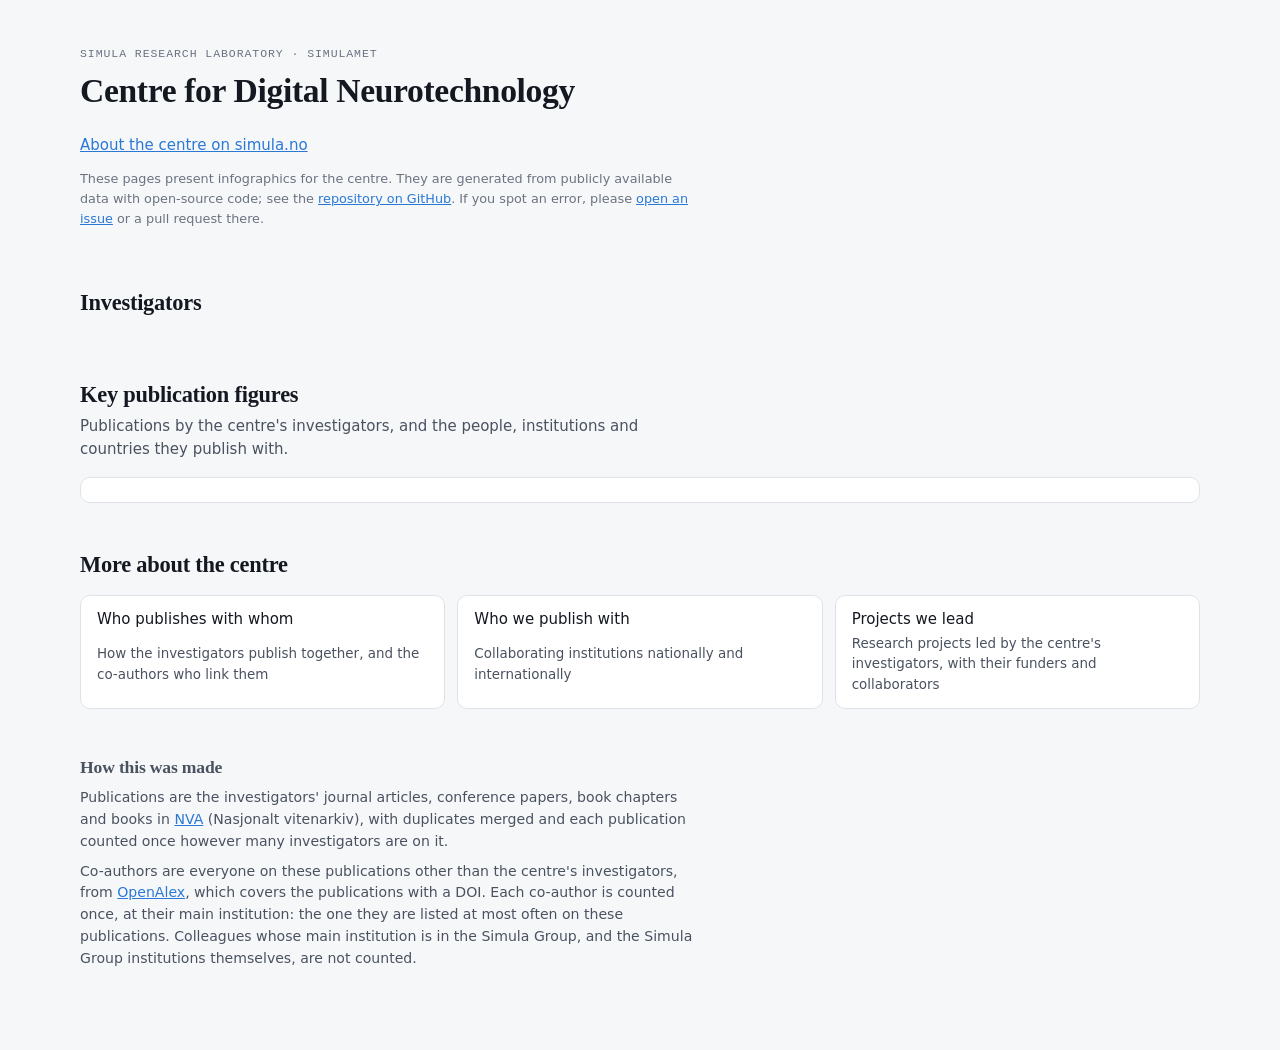
==== commit 66c88e01: "Overview: invite readers to report errors on GitHub Co-Authored-By: Claude Opus 5.5 <noreply@anthrop" ====
--- a/centre/centre_page_template.html
+++ b/centre/centre_page_template.html
@@ -140,7 +140,7 @@
     <h1>Centre for Digital Neurotechnology</h1>
     <p class="lede" id="lede"></p>
     <p class="lede"><a href="https://www.simula.no/research/research-centres/centre-digital-neurotechnology">About the centre on simula.no</a></p>
-    <p class="note">These pages present infographics for the centre. They are generated from publicly available data with open-source code; see the <a href="https://github.com/simulaneurotech/simulaneurotech.github.io">repository on GitHub</a>.</p>
+    <p class="note">These pages present infographics for the centre. They are generated from publicly available data with open-source code; see the <a href="https://github.com/simulaneurotech/simulaneurotech.github.io">repository on GitHub</a>. If you spot an error, please <a href="https://github.com/simulaneurotech/simulaneurotech.github.io/issues">open an issue</a> or a pull request there.</p>
     <div class="facts" id="facts"></div>
   </header>
 
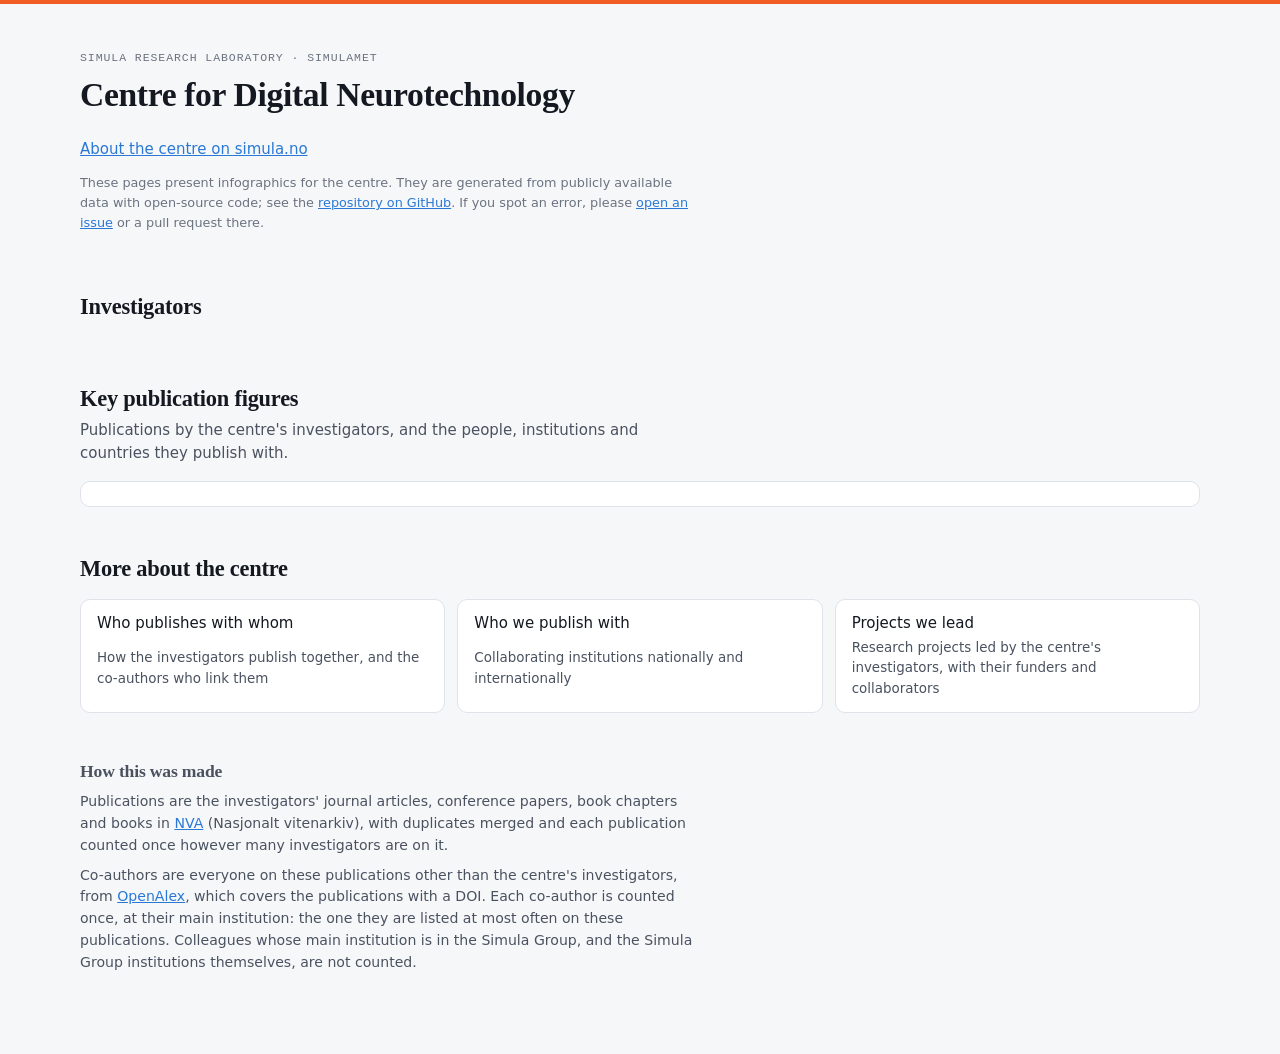
==== commit 4a6db0aa: "Pages: a touch of Simula orange All four pages get Simula's orange (#f15d23, simula.no's --color-pri" ====
--- a/centre/centre_page_template.html
+++ b/centre/centre_page_template.html
@@ -9,6 +9,10 @@
 <style>
 /* Layout: one reading column; key figures as a table across three periods, investigators, then links to the other pages. Same language as the centre's other pages. */
 :root {
+  /* Simula orange (simula.no's --color-primary-simula): --accent for strips and
+     underlines, --accent-ink (darker in light mode) for text */
+  --accent: #f15d23;
+  --accent-ink: #b93f0e;
   --bg: #f6f7f9;
   --surface: #ffffff;
   --ink: #141820;
@@ -31,14 +35,14 @@
     --bg: #0f1215; --surface: #171b20; --ink: #eef1f4; --ink-2: #c2c8d0; --muted: #949dab;
     --line: #2a3038; --land: #232a32; --land-edge: #313a45; --soft: #1e2329;
     --uni: #3987e5; --hosp: #d95926; --other: #199e70;
-    color-scheme: dark;
+    --accent-ink: #fa7646; color-scheme: dark;
   }
 }
 :root[data-theme="dark"] {
   --bg: #0f1215; --surface: #171b20; --ink: #eef1f4; --ink-2: #c2c8d0; --muted: #949dab;
   --line: #2a3038; --land: #232a32; --land-edge: #313a45; --soft: #1e2329;
   --uni: #3987e5; --hosp: #d95926; --other: #199e70;
-  color-scheme: dark;
+  --accent-ink: #fa7646; color-scheme: dark;
 }
 
 body { background: var(--bg); color: var(--ink); font: 15px/1.55 var(--font-body); }
@@ -130,6 +134,11 @@
 .method { font-size: 0.88rem; color: var(--ink-2); display: grid; gap: 8px; max-width: 70ch; }
 .method h2 { font-size: 1.1rem; }
 @media (prefers-reduced-motion: reduce) { * { transition: none !important; } }
+/* Simula orange accent: a strip along the top, the key figures and the
+   selected buttons */
+html { border-top: 4px solid var(--accent); }
+.fact b { color: var(--accent-ink); }
+.seg button[aria-pressed="true"] { box-shadow: inset 0 -2px 0 var(--accent); }
 </style>
 </head>
 <body>
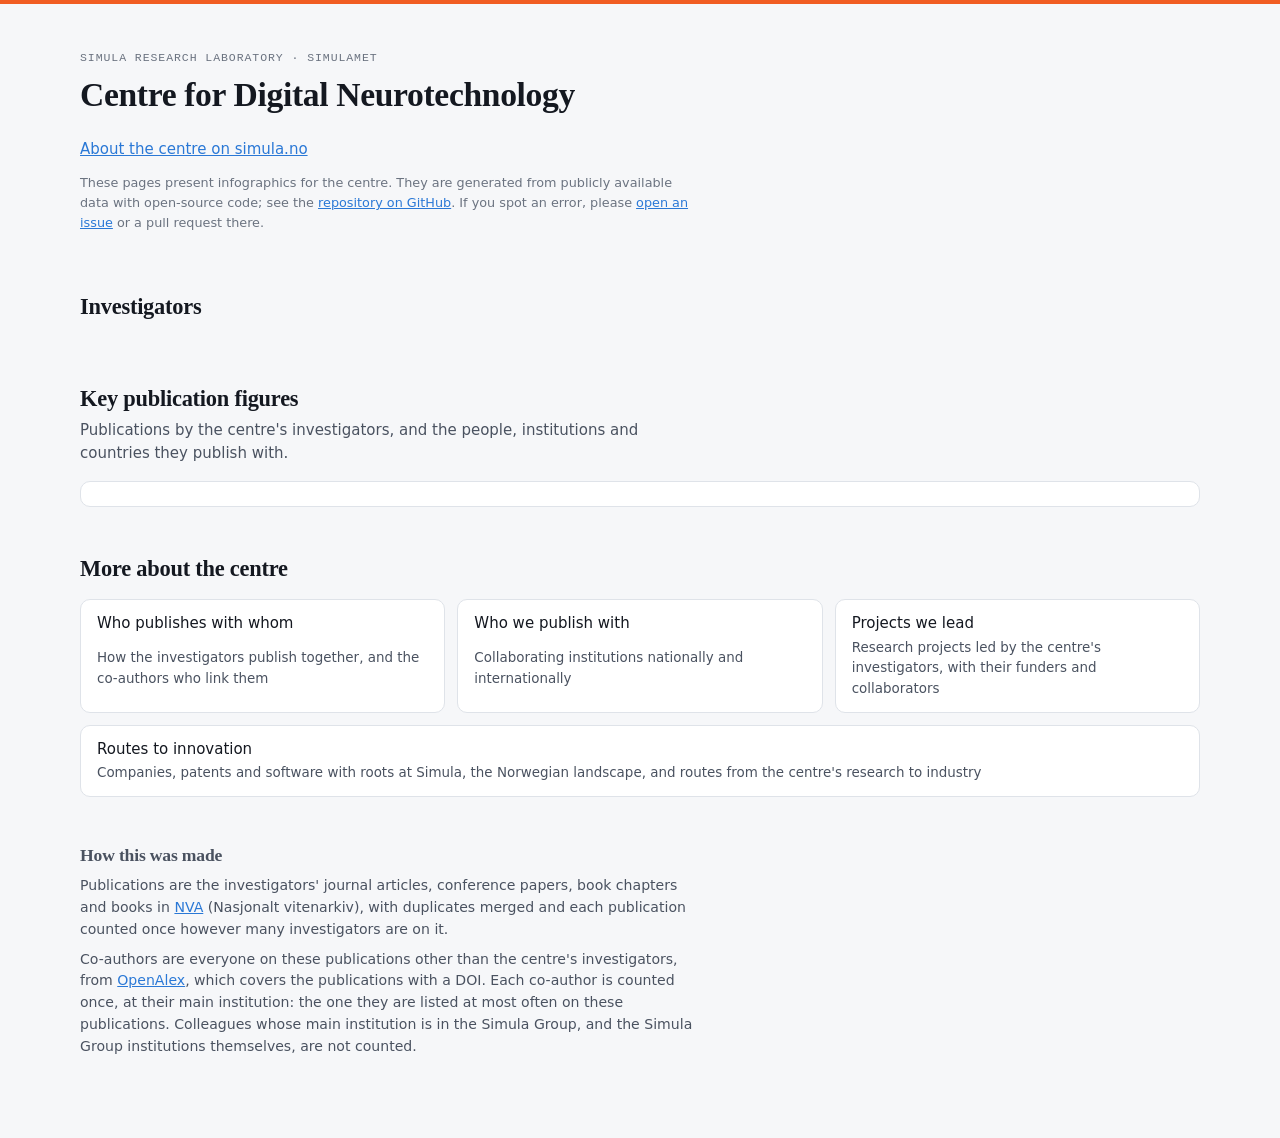
==== commit 4aa4e885: "Overview: link to Routes to innovation Adds a Routes to innovation box under "More about the centre"" ====
--- a/centre/centre_page_template.html
+++ b/centre/centre_page_template.html
@@ -178,6 +178,7 @@
       <a class="card" href="coauthorship.html">Who publishes with whom<span>How the investigators publish together, and the co-authors who link them</span></a>
       <a class="card" href="collaborators.html">Who we publish with<span>Collaborating institutions nationally and internationally</span></a>
       <a class="card" href="projects.html">Projects we lead<span>Research projects led by the centre's investigators, with their funders and collaborators</span></a>
+      <a class="card" href="innovation-map.html">Routes to innovation<span>Companies, patents and software with roots at Simula, the Norwegian landscape, and routes from the centre's research to industry</span></a>
     </div>
   </section>
 
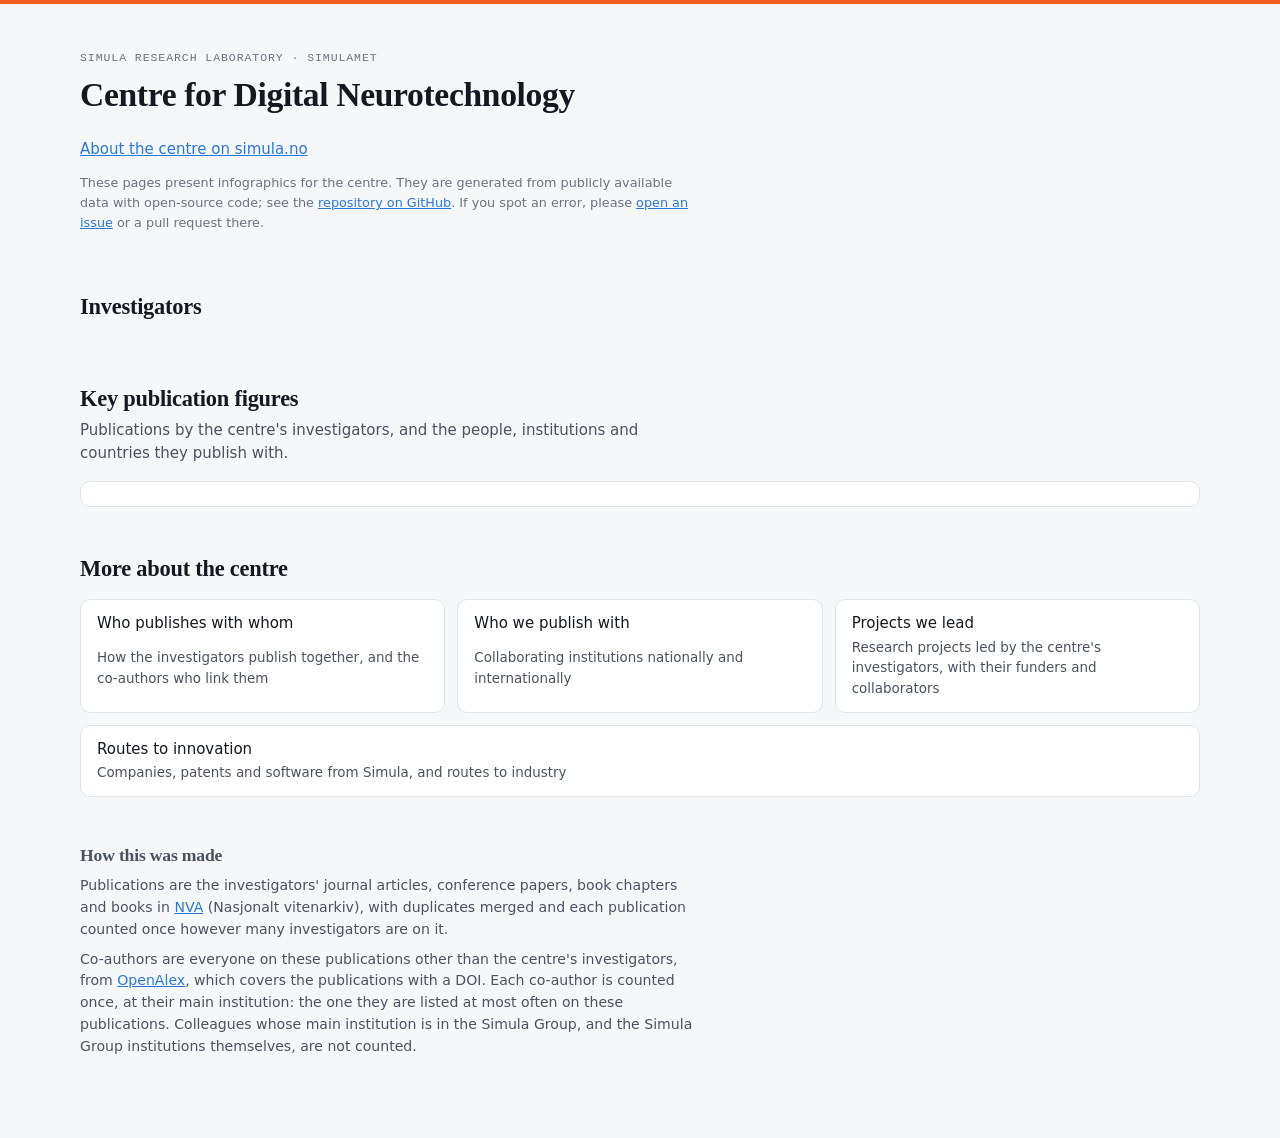
==== commit 22efa409: "Overview: shorter text in the Routes to innovation box Co-Authored-By: Claude Opus 5.5 <noreply@anth" ====
--- a/centre/centre_page_template.html
+++ b/centre/centre_page_template.html
@@ -178,7 +178,7 @@
       <a class="card" href="coauthorship.html">Who publishes with whom<span>How the investigators publish together, and the co-authors who link them</span></a>
       <a class="card" href="collaborators.html">Who we publish with<span>Collaborating institutions nationally and internationally</span></a>
       <a class="card" href="projects.html">Projects we lead<span>Research projects led by the centre's investigators, with their funders and collaborators</span></a>
-      <a class="card" href="innovation-map.html">Routes to innovation<span>Companies, patents and software with roots at Simula, the Norwegian landscape, and routes from the centre's research to industry</span></a>
+      <a class="card" href="innovation-map.html">Routes to innovation<span>Companies, patents and software from Simula, and routes to industry</span></a>
     </div>
   </section>
 
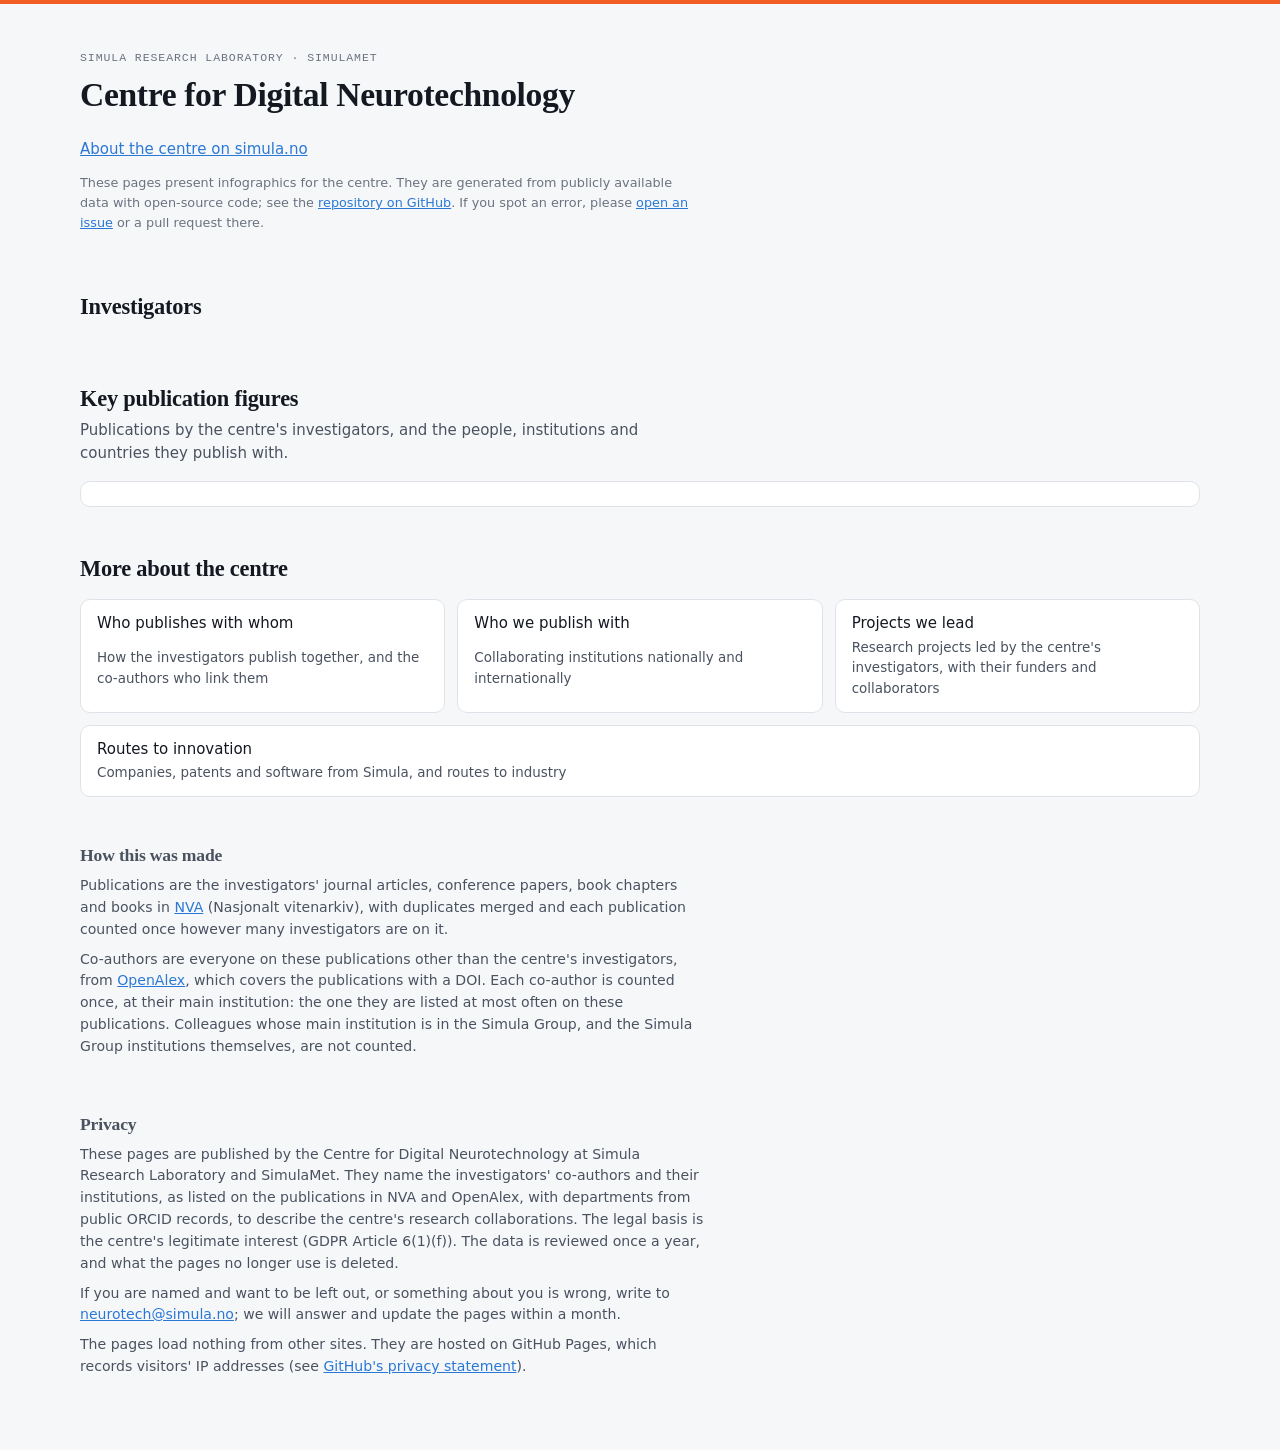
==== commit 7205c8c7: "Privacy note on the overview page, linked from the other pages The overview page says who publishes " ====
--- a/centre/centre_page_template.html
+++ b/centre/centre_page_template.html
@@ -131,8 +131,6 @@
 
 .method { font-size: 0.88rem; color: var(--ink-2); display: grid; gap: 8px; max-width: 70ch; }
 .method h2 { font-size: 1.1rem; }
-.method { font-size: 0.88rem; color: var(--ink-2); display: grid; gap: 8px; max-width: 70ch; }
-.method h2 { font-size: 1.1rem; }
 @media (prefers-reduced-motion: reduce) { * { transition: none !important; } }
 /* Simula orange accent: a strip along the top, the key figures and the
    selected buttons */
@@ -187,6 +185,13 @@
     <p>Publications are the investigators' journal articles, conference papers, book chapters and books in <a href="https://nva.sikt.no/" target="_blank" rel="noopener">NVA</a> (Nasjonalt vitenarkiv), with duplicates merged and each publication counted once however many investigators are on it.</p>
     <p>Co-authors are everyone on these publications other than the centre's investigators, from <a href="https://openalex.org" target="_blank" rel="noopener">OpenAlex</a>, which covers the publications with a DOI. Each co-author is counted once, at their main institution: the one they are listed at most often on these publications. Colleagues whose main institution is in the Simula Group, and the Simula Group institutions themselves, are not counted.</p>
     <p id="generated"></p>
+  </section>
+
+  <section class="method" id="privacy">
+    <h2>Privacy</h2>
+    <p>These pages are published by the Centre for Digital Neurotechnology at Simula Research Laboratory and SimulaMet. They name the investigators' co-authors and their institutions, as listed on the publications in NVA and OpenAlex, with departments from public ORCID records, to describe the centre's research collaborations. The legal basis is the centre's legitimate interest (GDPR Article 6(1)(f)). The data is reviewed once a year, and what the pages no longer use is deleted.</p>
+    <p>If you are named and want to be left out, or something about you is wrong, write to <a href="mailto:neurotech@simula.no">neurotech@simula.no</a>; we will answer and update the pages within a month.</p>
+    <p>The pages load nothing from other sites. They are hosted on GitHub Pages, which records visitors' IP addresses (see <a href="https://docs.github.com/en/site-policy/privacy-policies/github-general-privacy-statement" target="_blank" rel="noopener">GitHub's privacy statement</a>).</p>
   </section>
 </div>
 
